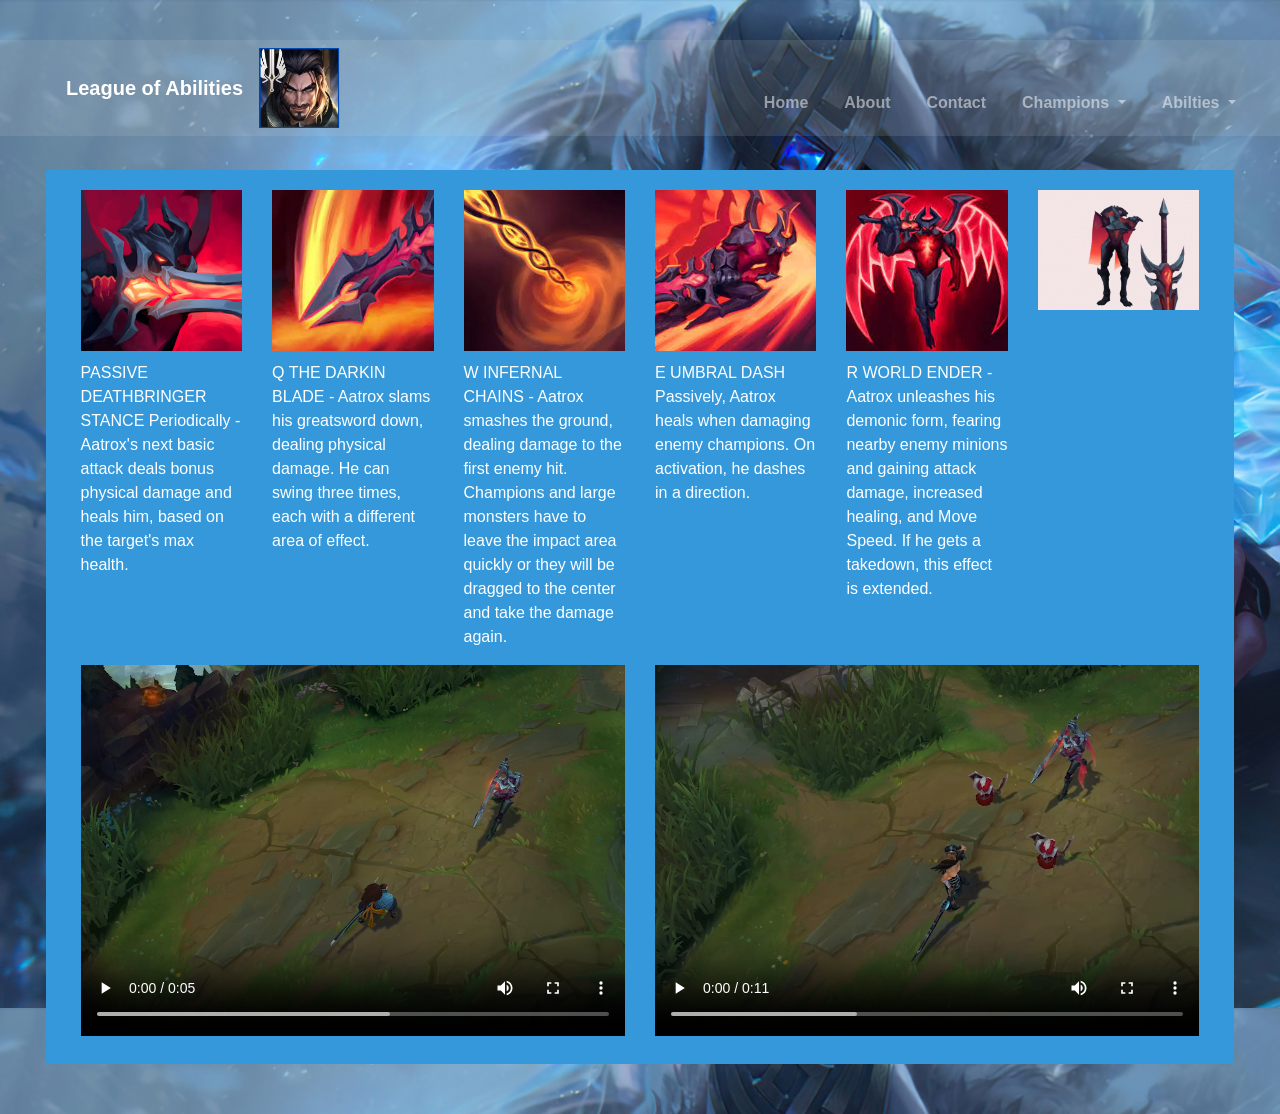
==== aatroxability.html @ 01a6037b "Add files via upload" ====
<!DOCTYPE html>
<html lang="en">
<head>
    <meta charset="UTF-8">
    <meta name="viewport" content="width=device-width, initial-scale=1.0">
    <link rel="stylesheet" href="https://maxcdn.bootstrapcdn.com/bootstrap/4.0.0/css/bootstrap.min.css" integrity="sha384-Gn5384xqQ1aoWXA+058RXPxPg6fy4IWvTNh0E263XmFcJlSAwiGgFAW/dAiS6JXm" crossorigin="anonymous">
    <script src="https://cdnjs.cloudflare.com/ajax/libs/popper.js/1.12.9/umd/popper.min.js" integrity="sha384-ApNbgh9B+Y1QKtv3Rn7W3mgPxhU9K/ScQsAP7hUibX39j7fakFPskvXusvfa0b4Q" crossorigin="anonymous"></script>
    <script src="https://cdn.jsdelivr.net/npm/bootstrap@5.2.2/dist/js/bootstrap.bundle.min.js"></script>
    <link rel="stylesheet" href="styles.css">


    <title>League of Abilities</title>
</head>
<style> /* Optional: Add custom styles for the blue container */
    .blue-container {
        background-color: #3498db;
        padding: 20px;
        color: #fff;
    }

    /* Optional: Add custom styles for the images */
    .blue-container img {
        width: 100%;
        height: auto;
        margin-bottom: 10px; /* Optional: Add some space between images */
    }</style>

<body>
    <nav class="navbar navbar-expand-lg navbar-dark fixed-top" style="background-color: #d3d3d321;">
        <a class="navbar-brand" href="index.html">League of Abilities</a>
        <img src="Screenshot 2023-12-01 133818.png" alt="" height="80">
        <button class="navbar-toggler" type="button" data-toggle="collapse" data-target="#navbarNav" aria-controls="navbarNav" aria-expanded="false" aria-label="Toggle navigation">
            <span class="navbar-toggler-icon"></span>
        </button>
        <div class="collapse navbar-collapse" id="navbarNav">
            <ul class="navbar-nav ml-auto">
                <li class="nav-item">
                    <a class="nav-link" href="index.html">Home</a>
                </li>
                <li class="nav-item">
                    <a class="nav-link" href="overzicht.html">About</a>
                </li>
                <li class="nav-item">
                    <a class="nav-link" href="contact.html">Contact</a>
                </li>
                <li class="nav-item dropdown">
                    <a class="nav-link dropdown-toggle" href="#" id="championsDropdown" role="button" data-bs-toggle="dropdown" aria-expanded="false">
                        Champions
                    </a>
                    <ul class="dropdown-menu" aria-labelledby="championsDropdown">
                        <li><a class="dropdown-item" href="aatroxlore.html">Aatrox</a></li>
                        <li></li><a class="dropdown-item" href="yonelore.html">Yone</a></li>
                        <li><a class="dropdown-item" href="samiralore.html">Samira</a></li>
                    </ul>
                    <li class="nav-item dropdown">
                        <a class="nav-link dropdown-toggle" href="#" id="championsDropdown" role="button" data-bs-toggle="dropdown" aria-expanded="false">
                            Abilties
                        </a>
                        <ul class="dropdown-menu" aria-labelledby="championsDropdown">
                            <li><a class="dropdown-item" href="aatroxability.html">Aatrox</a></li>
                            <li></li><a class="dropdown-item" href="yoneability.html">Yone</a></li>
                            <li><a class="dropdown-item" href="samiraability.html">Samira</a></li>
                        </ul>
                </li>
            </ul>
        </div>
    </nav>
    <section class="blue-container">
        <div class="container-fluid">
            <!-- First row -->
            <div class="row">
                <div class="col-sm-2">
                    <!-- Box 1 -->
                    <img src="icon-p.jpg" alt="">
                    <p>
                        PASSIVE
                        DEATHBRINGER STANCE
                        Periodically - 
                        Aatrox's next basic attack deals bonus physical damage and heals him, based on the target's max health.</p>
                </div>
                <div class="col-sm-2">
                    <!-- Box 2 -->
                    <img src="aatroxQ.jpg" alt="">
                    <p>Q
                        THE DARKIN BLADE -
                        Aatrox slams his greatsword down, dealing physical damage. He can swing three times, each with a different area of effect.</p>
                </div>
                <div class="col-sm-2">
                    <!-- Box 3 -->
                    <img src="images.jpg" alt="">
                    <p>W
                        INFERNAL CHAINS -
                        Aatrox smashes the ground, dealing damage to the first enemy hit. Champions and large monsters have to leave the impact area quickly or they will be dragged to the center and take the damage again.</p>
                </div>
                <div class="col-sm-2">
                    <!-- Box 4 -->
                    <img src="aatrox3.jpg" alt="">
                    <p>E
                        UMBRAL DASH
                        Passively, Aatrox heals when damaging enemy champions. On activation, he dashes in a direction.</p>
                </div>
                <div class="col-sm-2">
                    <!-- Box 5 -->
                    <img src="aatroxR.jpg" alt="">
                    <p>R
                        WORLD ENDER -
                        Aatrox unleashes his demonic form, fearing nearby enemy minions and gaining attack damage, increased healing, and Move Speed. If he gets a takedown, this effect is extended.</p>
                </div>
                <div class="col-sm-2">
                    <!-- Box 6 -->
                    <img src="ingamaatrox.gif" width="88" alt="">
                    <p></p>
                </div>
            </div>

            <div class="row">
                <div class="col-sm-6">
                    <video width="100%" height="auto" controls>
                        <source src="aatrox vid q.webm" type="video/mp4">
                        Your browser does not support the video tag.
                    </video>
                </div>
        
                <div class="col-sm-6">
                    <video width="100%" height="auto" controls>
                        <source src="Aatrox R vid.webm" type="video/mp4">
                        Your browser does not support the video tag.
                    </video>
                </div>
            </div>
        </div>
    </section>
</body>
---- styles.css ----
body {
    margin: 0;
    padding: 0;
    background-image: url('frelsylas.jpg');
    background-size: 140%;
    min-height: 100vh;
    display: flex;
    flex-direction: column;
}

.blue-container {
    background-color: #2963a1; 
    margin-top: 170px; 
    margin-bottom: 50px; 
    margin-left: calc(2vw + 20px); 
    margin-right: calc(2vw + 20px); 
    padding: 20
}




.carousel {
    background-color: #007BFF;
    margin: auto;
    width: 90%;
    height: 100%; 
}

.carousel-indicators li {
    background-color: #5CE1E6;
}

.carousel-control-prev, .carousel-control-next {
    background-color: #5CE1E6;
    color: #fff;
}
.navbar-custom {
    background-color: #887a7b;
}

.navbar {
    background-color: transparent;
    margin-top: 40px; 
}

.navbar-brand {
    color: rgb(243, 235, 235);
    font-weight: bold;
    margin-left: 50px; 
}

.navbar-nav {
    margin-top: 30px; 
    text-align: center; 
}

.navbar-nav .nav-link {
    color: rgb(255, 252, 252); 
    font-weight: bold;
    margin-right: 20px; 
}
.h3 {
    color: white;
    font-weight: bold;
}
.img {
    display: block;
    margin-left: auto;
    margin-right: auto;
}

.custom-paragraph {
    color: #ffffff; 
    font-weight: bold; 
    text-align: center; 
}
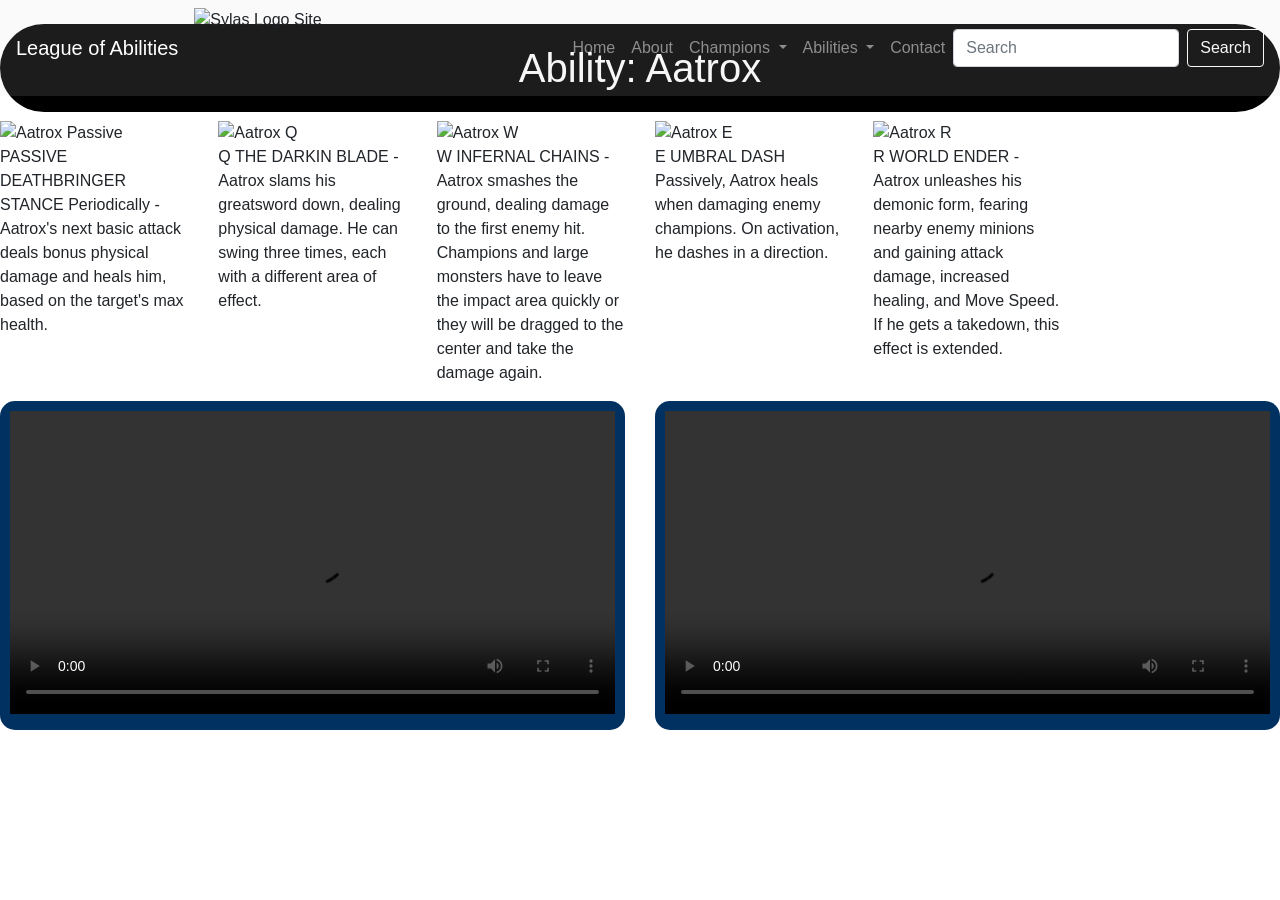
==== commit 27872c9c: "22/12/2023" ====
--- a/aatroxability.html
+++ b/aatroxability.html
@@ -6,128 +6,114 @@
     <link rel="stylesheet" href="https://maxcdn.bootstrapcdn.com/bootstrap/4.0.0/css/bootstrap.min.css" integrity="sha384-Gn5384xqQ1aoWXA+058RXPxPg6fy4IWvTNh0E263XmFcJlSAwiGgFAW/dAiS6JXm" crossorigin="anonymous">
     <script src="https://cdnjs.cloudflare.com/ajax/libs/popper.js/1.12.9/umd/popper.min.js" integrity="sha384-ApNbgh9B+Y1QKtv3Rn7W3mgPxhU9K/ScQsAP7hUibX39j7fakFPskvXusvfa0b4Q" crossorigin="anonymous"></script>
     <script src="https://cdn.jsdelivr.net/npm/bootstrap@5.2.2/dist/js/bootstrap.bundle.min.js"></script>
-    <link rel="stylesheet" href="styles.css">
-
-
+    <link rel="stylesheet" href="css\styles.css">
+    <link rel="stylesheet" href="css\styles for abilties.css" >
     <title>League of Abilities</title>
 </head>
-<style> /* Optional: Add custom styles for the blue container */
-    .blue-container {
-        background-color: #3498db;
-        padding: 20px;
-        color: #fff;
-    }
-
-    /* Optional: Add custom styles for the images */
-    .blue-container img {
-        width: 100%;
-        height: auto;
-        margin-bottom: 10px; /* Optional: Add some space between images */
-    }</style>
-
 <body>
-    <nav class="navbar navbar-expand-lg navbar-dark fixed-top" style="background-color: #d3d3d321;">
-        <a class="navbar-brand" href="index.html">League of Abilities</a>
-        <img src="Screenshot 2023-12-01 133818.png" alt="" height="80">
-        <button class="navbar-toggler" type="button" data-toggle="collapse" data-target="#navbarNav" aria-controls="navbarNav" aria-expanded="false" aria-label="Toggle navigation">
-            <span class="navbar-toggler-icon"></span>
-        </button>
-        <div class="collapse navbar-collapse" id="navbarNav">
-            <ul class="navbar-nav ml-auto">
-                <li class="nav-item">
-                    <a class="nav-link" href="index.html">Home</a>
-                </li>
-                <li class="nav-item">
-                    <a class="nav-link" href="overzicht.html">About</a>
-                </li>
-                <li class="nav-item">
-                    <a class="nav-link" href="contact.html">Contact</a>
-                </li>
-                <li class="nav-item dropdown">
-                    <a class="nav-link dropdown-toggle" href="#" id="championsDropdown" role="button" data-bs-toggle="dropdown" aria-expanded="false">
-                        Champions
-                    </a>
-                    <ul class="dropdown-menu" aria-labelledby="championsDropdown">
-                        <li><a class="dropdown-item" href="aatroxlore.html">Aatrox</a></li>
-                        <li></li><a class="dropdown-item" href="yonelore.html">Yone</a></li>
-                        <li><a class="dropdown-item" href="samiralore.html">Samira</a></li>
-                    </ul>
+    <navbarsection>
+        <nav class="navbar navbar-expand-lg navbar-dark fixed-top" style="background-color: #d3d3d321;">
+            <a class="navbar-brand" href="index.html">League of Abilities</a>
+            <img src="images\sylaslogobetter.png" alt="Sylas Logo Site" height="80">
+            <button class="navbar-toggler" type="button" data-toggle="collapse" data-target="#navbarNav" aria-controls="navbarNav" aria-expanded="false" aria-label="Toggle navigation">
+                <span class="navbar-toggler-icon"></span>
+            </button>
+            <div class="collapse navbar-collapse" id="navbarNav">
+                <ul class="navbar-nav ml-auto">
+                    <li class="nav-item">
+                        <a class="nav-link" href="index.html">Home</a>
+                    </li>
+                    <li class="nav-item">
+                        <a class="nav-link" href="overzicht.html">About</a>
+                    </li>
                     <li class="nav-item dropdown">
                         <a class="nav-link dropdown-toggle" href="#" id="championsDropdown" role="button" data-bs-toggle="dropdown" aria-expanded="false">
-                            Abilties
+                            Champions
                         </a>
                         <ul class="dropdown-menu" aria-labelledby="championsDropdown">
+                            <li><a class="dropdown-item" href="aatroxlore.html">Aatrox</a></li>
+                            <li><a class="dropdown-item" href="yonelore.html">Yone</a></li>
+                            <li><a class="dropdown-item" href="samiralore.html">Samira</a></li>
+                        </ul>
+                    </li>
+                    <li class="nav-item dropdown">
+                        <a class="nav-link dropdown-toggle" href="#" id="abilitiesDropdown" role="button" data-bs-toggle="dropdown" aria-expanded="false">
+                            Abilities
+                        </a>
+                        <ul class="dropdown-menu" aria-labelledby="abilitiesDropdown">
                             <li><a class="dropdown-item" href="aatroxability.html">Aatrox</a></li>
-                            <li></li><a class="dropdown-item" href="yoneability.html">Yone</a></li>
+                            <li><a class="dropdown-item" href="yoneability.html">Yone</a></li>
                             <li><a class="dropdown-item" href="samiraability.html">Samira</a></li>
                         </ul>
-                </li>
-            </ul>
-        </div>
-    </nav>
+                    </li>
+                    <li class="nav-item">
+                        <a class="nav-link" href="contact.html">Contact</a>
+                    </li>
+                </ul>              
+                <form class="form-inline my-2 my-lg-0">
+                    <input class="form-control mr-sm-2" type="search" placeholder="Search" aria-label="Search">
+                    <button class="btn btn-outline-light my-2 my-sm-0" type="submit">Search</button>
+                </form>
+            </div>
+        </nav>
+    </navbarsection>
     <section class="blue-container">
-        <div class="container-fluid">
-            <!-- First row -->
-            <div class="row">
-                <div class="col-sm-2">
-                    <!-- Box 1 -->
-                    <img src="icon-p.jpg" alt="">
+        <abilitysection class="container-fluid">
+            <h1 style="text-align: center; color: rgb(252, 251, 251); background-color: #000000; padding: 20px; border-radius: 50px;">Ability: Aatrox</h1>
+            <abilitysection class="row">
+                <section class="col-sm-2">
+                    
+                    <img src="images\icon-p.jpg" alt="Aatrox Passive">
                     <p>
                         PASSIVE
                         DEATHBRINGER STANCE
                         Periodically - 
                         Aatrox's next basic attack deals bonus physical damage and heals him, based on the target's max health.</p>
-                </div>
-                <div class="col-sm-2">
-                    <!-- Box 2 -->
-                    <img src="aatroxQ.jpg" alt="">
+                </section>
+                <section class="col-sm-2">
+                    <img src="images\aatroxQ.jpg" alt="Aatrox Q">
                     <p>Q
                         THE DARKIN BLADE -
                         Aatrox slams his greatsword down, dealing physical damage. He can swing three times, each with a different area of effect.</p>
-                </div>
-                <div class="col-sm-2">
-                    <!-- Box 3 -->
-                    <img src="images.jpg" alt="">
+                </section>
+                <section class="col-sm-2">
+                    <img src="images\images.jpg" alt="Aatrox W">
                     <p>W
                         INFERNAL CHAINS -
                         Aatrox smashes the ground, dealing damage to the first enemy hit. Champions and large monsters have to leave the impact area quickly or they will be dragged to the center and take the damage again.</p>
-                </div>
-                <div class="col-sm-2">
-                    <!-- Box 4 -->
-                    <img src="aatrox3.jpg" alt="">
+                </section>
+                <section class="col-sm-2">
+                    <img src="images\aatrox3.jpg" alt="Aatrox E">
                     <p>E
                         UMBRAL DASH
                         Passively, Aatrox heals when damaging enemy champions. On activation, he dashes in a direction.</p>
-                </div>
-                <div class="col-sm-2">
-                    <!-- Box 5 -->
-                    <img src="aatroxR.jpg" alt="">
+                </section>
+                <section class="col-sm-2">
+                    <img src="images\aatroxR.jpg" alt="Aatrox R">
                     <p>R
                         WORLD ENDER -
                         Aatrox unleashes his demonic form, fearing nearby enemy minions and gaining attack damage, increased healing, and Move Speed. If he gets a takedown, this effect is extended.</p>
-                </div>
-                <div class="col-sm-2">
-                    <!-- Box 6 -->
-                    <img src="ingamaatrox.gif" width="88" alt="">
-                    <p></p>
-                </div>
-            </div>
+                </section>
+            </abilitysection>
 
-            <div class="row">
-                <div class="col-sm-6">
-                    <video width="100%" height="auto" controls>
-                        <source src="aatrox vid q.webm" type="video/mp4">
-                        Your browser does not support the video tag.
-                    </video>
-                </div>
-        
-                <div class="col-sm-6">
-                    <video width="100%" height="auto" controls>
-                        <source src="Aatrox R vid.webm" type="video/mp4">
-                        Your browser does not support the video tag.
-                    </video>
-                </div>
-            </div>
-        </div>
+            <abilityvidsection class="row">
+                <vidsection class="col-sm-6">
+                    <div class="video-container" style="background-color: #013161; border-radius: 15px; padding: 10px;">
+                        <video width="100%" height="auto" controls>
+                            <source src="videos\aatrox vid q.webm" alt="aatrox Q ability" type="video/mp4">
+                            Your browser does not support the video tag.
+                        </video>
+                    </div>
+                </vidsection>
+                
+                <vidsection class="col-sm-6">
+                    <div class="video-container" style="background-color: #013161; border-radius: 15px; padding: 10px;">
+                        <video width="100%" height="auto" controls>
+                            <source src="videos\Aatrox R vid.webm" alt="aatrox R ability" type="video/mp4">
+                            Your browser does not support the video tag.
+                        </video>
+                    </div>
+                </vidsection>
+            </abilityvidsection>           
     </section>
-</body>+</body>
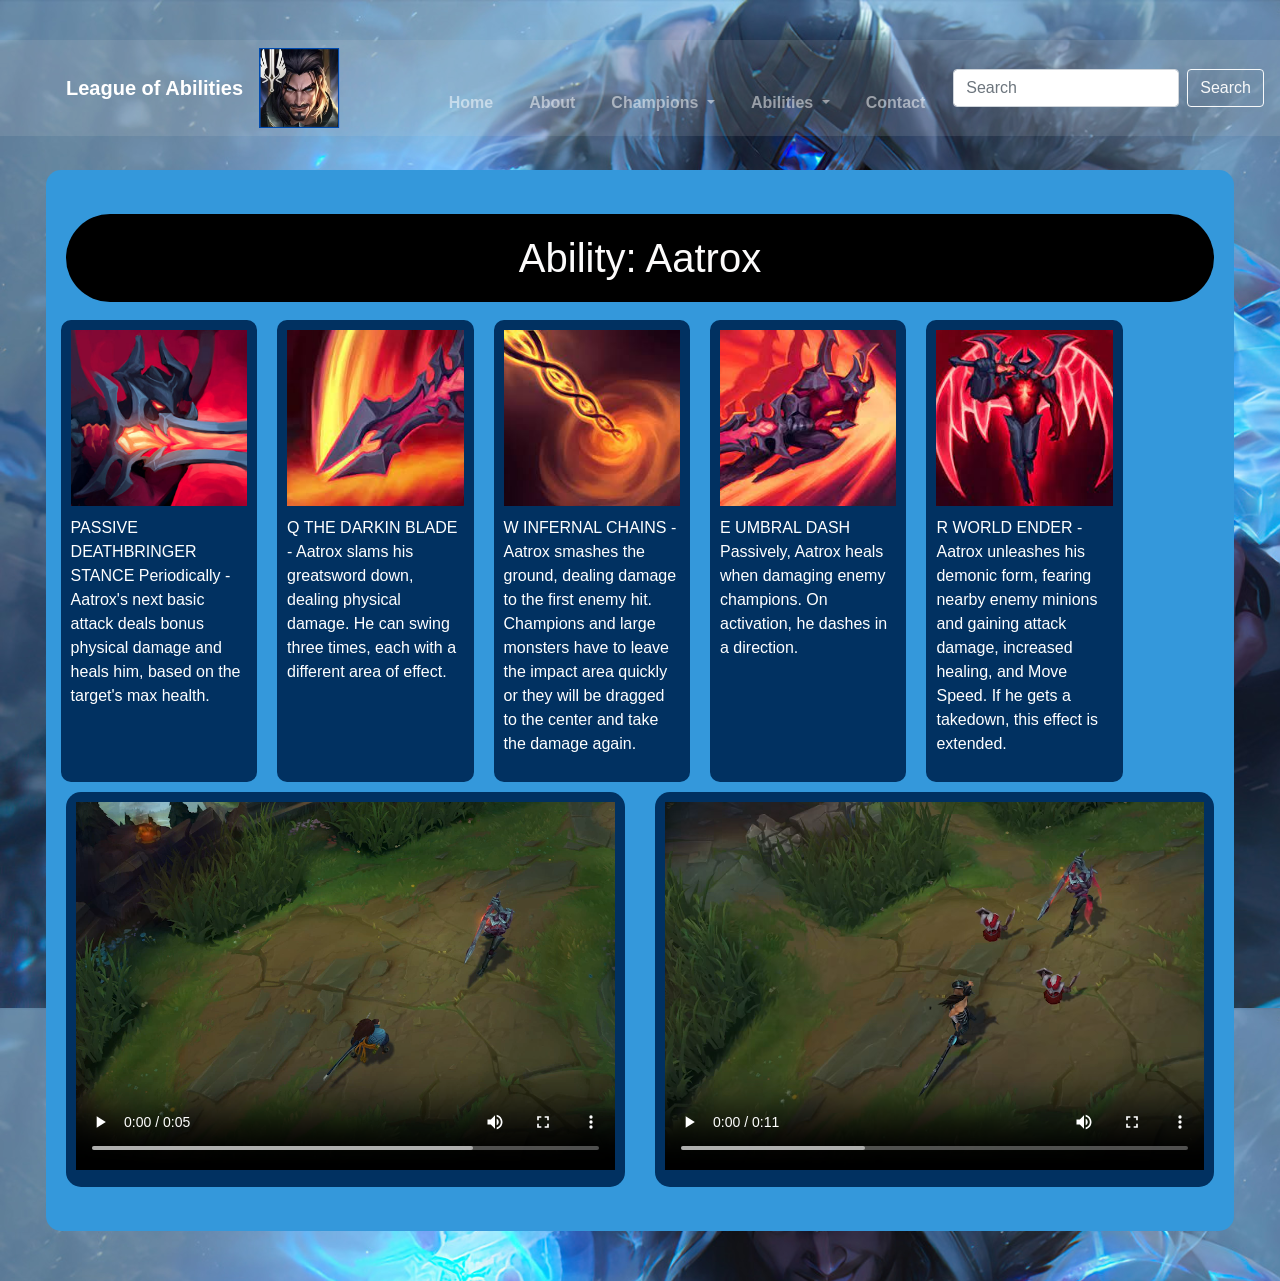
==== commit d64321f3: "Folder Juist Gezet" ====
--- a/aatroxability.html
+++ b/aatroxability.html
@@ -1,119 +1,119 @@
-<!DOCTYPE html>
-<html lang="en">
-<head>
-    <meta charset="UTF-8">
-    <meta name="viewport" content="width=device-width, initial-scale=1.0">
-    <link rel="stylesheet" href="https://maxcdn.bootstrapcdn.com/bootstrap/4.0.0/css/bootstrap.min.css" integrity="sha384-Gn5384xqQ1aoWXA+058RXPxPg6fy4IWvTNh0E263XmFcJlSAwiGgFAW/dAiS6JXm" crossorigin="anonymous">
-    <script src="https://cdnjs.cloudflare.com/ajax/libs/popper.js/1.12.9/umd/popper.min.js" integrity="sha384-ApNbgh9B+Y1QKtv3Rn7W3mgPxhU9K/ScQsAP7hUibX39j7fakFPskvXusvfa0b4Q" crossorigin="anonymous"></script>
-    <script src="https://cdn.jsdelivr.net/npm/bootstrap@5.2.2/dist/js/bootstrap.bundle.min.js"></script>
-    <link rel="stylesheet" href="css\styles.css">
-    <link rel="stylesheet" href="css\styles for abilties.css" >
-    <title>League of Abilities</title>
-</head>
-<body>
-    <navbarsection>
-        <nav class="navbar navbar-expand-lg navbar-dark fixed-top" style="background-color: #d3d3d321;">
-            <a class="navbar-brand" href="index.html">League of Abilities</a>
-            <img src="images\sylaslogobetter.png" alt="Sylas Logo Site" height="80">
-            <button class="navbar-toggler" type="button" data-toggle="collapse" data-target="#navbarNav" aria-controls="navbarNav" aria-expanded="false" aria-label="Toggle navigation">
-                <span class="navbar-toggler-icon"></span>
-            </button>
-            <div class="collapse navbar-collapse" id="navbarNav">
-                <ul class="navbar-nav ml-auto">
-                    <li class="nav-item">
-                        <a class="nav-link" href="index.html">Home</a>
-                    </li>
-                    <li class="nav-item">
-                        <a class="nav-link" href="overzicht.html">About</a>
-                    </li>
-                    <li class="nav-item dropdown">
-                        <a class="nav-link dropdown-toggle" href="#" id="championsDropdown" role="button" data-bs-toggle="dropdown" aria-expanded="false">
-                            Champions
-                        </a>
-                        <ul class="dropdown-menu" aria-labelledby="championsDropdown">
-                            <li><a class="dropdown-item" href="aatroxlore.html">Aatrox</a></li>
-                            <li><a class="dropdown-item" href="yonelore.html">Yone</a></li>
-                            <li><a class="dropdown-item" href="samiralore.html">Samira</a></li>
-                        </ul>
-                    </li>
-                    <li class="nav-item dropdown">
-                        <a class="nav-link dropdown-toggle" href="#" id="abilitiesDropdown" role="button" data-bs-toggle="dropdown" aria-expanded="false">
-                            Abilities
-                        </a>
-                        <ul class="dropdown-menu" aria-labelledby="abilitiesDropdown">
-                            <li><a class="dropdown-item" href="aatroxability.html">Aatrox</a></li>
-                            <li><a class="dropdown-item" href="yoneability.html">Yone</a></li>
-                            <li><a class="dropdown-item" href="samiraability.html">Samira</a></li>
-                        </ul>
-                    </li>
-                    <li class="nav-item">
-                        <a class="nav-link" href="contact.html">Contact</a>
-                    </li>
-                </ul>              
-                <form class="form-inline my-2 my-lg-0">
-                    <input class="form-control mr-sm-2" type="search" placeholder="Search" aria-label="Search">
-                    <button class="btn btn-outline-light my-2 my-sm-0" type="submit">Search</button>
-                </form>
-            </div>
-        </nav>
-    </navbarsection>
-    <section class="blue-container">
-        <abilitysection class="container-fluid">
-            <h1 style="text-align: center; color: rgb(252, 251, 251); background-color: #000000; padding: 20px; border-radius: 50px;">Ability: Aatrox</h1>
-            <abilitysection class="row">
-                <section class="col-sm-2">
-                    
-                    <img src="images\icon-p.jpg" alt="Aatrox Passive">
-                    <p>
-                        PASSIVE
-                        DEATHBRINGER STANCE
-                        Periodically - 
-                        Aatrox's next basic attack deals bonus physical damage and heals him, based on the target's max health.</p>
-                </section>
-                <section class="col-sm-2">
-                    <img src="images\aatroxQ.jpg" alt="Aatrox Q">
-                    <p>Q
-                        THE DARKIN BLADE -
-                        Aatrox slams his greatsword down, dealing physical damage. He can swing three times, each with a different area of effect.</p>
-                </section>
-                <section class="col-sm-2">
-                    <img src="images\images.jpg" alt="Aatrox W">
-                    <p>W
-                        INFERNAL CHAINS -
-                        Aatrox smashes the ground, dealing damage to the first enemy hit. Champions and large monsters have to leave the impact area quickly or they will be dragged to the center and take the damage again.</p>
-                </section>
-                <section class="col-sm-2">
-                    <img src="images\aatrox3.jpg" alt="Aatrox E">
-                    <p>E
-                        UMBRAL DASH
-                        Passively, Aatrox heals when damaging enemy champions. On activation, he dashes in a direction.</p>
-                </section>
-                <section class="col-sm-2">
-                    <img src="images\aatroxR.jpg" alt="Aatrox R">
-                    <p>R
-                        WORLD ENDER -
-                        Aatrox unleashes his demonic form, fearing nearby enemy minions and gaining attack damage, increased healing, and Move Speed. If he gets a takedown, this effect is extended.</p>
-                </section>
-            </abilitysection>
-
-            <abilityvidsection class="row">
-                <vidsection class="col-sm-6">
-                    <div class="video-container" style="background-color: #013161; border-radius: 15px; padding: 10px;">
-                        <video width="100%" height="auto" controls>
-                            <source src="videos\aatrox vid q.webm" alt="aatrox Q ability" type="video/mp4">
-                            Your browser does not support the video tag.
-                        </video>
-                    </div>
-                </vidsection>
-                
-                <vidsection class="col-sm-6">
-                    <div class="video-container" style="background-color: #013161; border-radius: 15px; padding: 10px;">
-                        <video width="100%" height="auto" controls>
-                            <source src="videos\Aatrox R vid.webm" alt="aatrox R ability" type="video/mp4">
-                            Your browser does not support the video tag.
-                        </video>
-                    </div>
-                </vidsection>
-            </abilityvidsection>           
-    </section>
-</body>
+<!DOCTYPE html>
+<html lang="en">
+<head>
+    <meta charset="UTF-8">
+    <meta name="viewport" content="width=device-width, initial-scale=1.0">
+    <link rel="stylesheet" href="https://maxcdn.bootstrapcdn.com/bootstrap/4.0.0/css/bootstrap.min.css" integrity="sha384-Gn5384xqQ1aoWXA+058RXPxPg6fy4IWvTNh0E263XmFcJlSAwiGgFAW/dAiS6JXm" crossorigin="anonymous">
+    <script src="https://cdnjs.cloudflare.com/ajax/libs/popper.js/1.12.9/umd/popper.min.js" integrity="sha384-ApNbgh9B+Y1QKtv3Rn7W3mgPxhU9K/ScQsAP7hUibX39j7fakFPskvXusvfa0b4Q" crossorigin="anonymous"></script>
+    <script src="https://cdn.jsdelivr.net/npm/bootstrap@5.2.2/dist/js/bootstrap.bundle.min.js"></script>
+    <link rel="stylesheet" href="css\styles.css">
+    <link rel="stylesheet" href="css\styles for abilties.css" >
+    <title>League of Abilities</title>
+</head>
+<body>
+    <navbarsection>
+        <nav class="navbar navbar-expand-lg navbar-dark fixed-top" style="background-color: #d3d3d321;">
+            <a class="navbar-brand" href="index.html">League of Abilities</a>
+            <img src="images\sylaslogobetter.png" alt="Sylas Logo Site" height="80">
+            <button class="navbar-toggler" type="button" data-toggle="collapse" data-target="#navbarNav" aria-controls="navbarNav" aria-expanded="false" aria-label="Toggle navigation">
+                <span class="navbar-toggler-icon"></span>
+            </button>
+            <div class="collapse navbar-collapse" id="navbarNav">
+                <ul class="navbar-nav ml-auto">
+                    <li class="nav-item">
+                        <a class="nav-link" href="index.html">Home</a>
+                    </li>
+                    <li class="nav-item">
+                        <a class="nav-link" href="overzicht.html">About</a>
+                    </li>
+                    <li class="nav-item dropdown">
+                        <a class="nav-link dropdown-toggle" href="#" id="championsDropdown" role="button" data-bs-toggle="dropdown" aria-expanded="false">
+                            Champions
+                        </a>
+                        <ul class="dropdown-menu" aria-labelledby="championsDropdown">
+                            <li><a class="dropdown-item" href="aatroxlore.html">Aatrox</a></li>
+                            <li><a class="dropdown-item" href="yonelore.html">Yone</a></li>
+                            <li><a class="dropdown-item" href="samiralore.html">Samira</a></li>
+                        </ul>
+                    </li>
+                    <li class="nav-item dropdown">
+                        <a class="nav-link dropdown-toggle" href="#" id="abilitiesDropdown" role="button" data-bs-toggle="dropdown" aria-expanded="false">
+                            Abilities
+                        </a>
+                        <ul class="dropdown-menu" aria-labelledby="abilitiesDropdown">
+                            <li><a class="dropdown-item" href="aatroxability.html">Aatrox</a></li>
+                            <li><a class="dropdown-item" href="yoneability.html">Yone</a></li>
+                            <li><a class="dropdown-item" href="samiraability.html">Samira</a></li>
+                        </ul>
+                    </li>
+                    <li class="nav-item">
+                        <a class="nav-link" href="contact.html">Contact</a>
+                    </li>
+                </ul>              
+                <form class="form-inline my-2 my-lg-0">
+                    <input class="form-control mr-sm-2" type="search" placeholder="Search" aria-label="Search">
+                    <button class="btn btn-outline-light my-2 my-sm-0" type="submit">Search</button>
+                </form>
+            </div>
+        </nav>
+    </navbarsection>
+    <section class="blue-container">
+        <abilitysection class="container-fluid">
+            <h1 style="text-align: center; color: rgb(252, 251, 251); background-color: #000000; padding: 20px; border-radius: 50px;">Ability: Aatrox</h1>
+            <abilitysection class="row">
+                <section class="col-sm-2">
+                    
+                    <img src="images\icon-p.jpg" alt="Aatrox Passive">
+                    <p>
+                        PASSIVE
+                        DEATHBRINGER STANCE
+                        Periodically - 
+                        Aatrox's next basic attack deals bonus physical damage and heals him, based on the target's max health.</p>
+                </section>
+                <section class="col-sm-2">
+                    <img src="images\aatroxQ.jpg" alt="Aatrox Q">
+                    <p>Q
+                        THE DARKIN BLADE -
+                        Aatrox slams his greatsword down, dealing physical damage. He can swing three times, each with a different area of effect.</p>
+                </section>
+                <section class="col-sm-2">
+                    <img src="images\images.jpg" alt="Aatrox W">
+                    <p>W
+                        INFERNAL CHAINS -
+                        Aatrox smashes the ground, dealing damage to the first enemy hit. Champions and large monsters have to leave the impact area quickly or they will be dragged to the center and take the damage again.</p>
+                </section>
+                <section class="col-sm-2">
+                    <img src="images\aatrox3.jpg" alt="Aatrox E">
+                    <p>E
+                        UMBRAL DASH
+                        Passively, Aatrox heals when damaging enemy champions. On activation, he dashes in a direction.</p>
+                </section>
+                <section class="col-sm-2">
+                    <img src="images\aatroxR.jpg" alt="Aatrox R">
+                    <p>R
+                        WORLD ENDER -
+                        Aatrox unleashes his demonic form, fearing nearby enemy minions and gaining attack damage, increased healing, and Move Speed. If he gets a takedown, this effect is extended.</p>
+                </section>
+            </abilitysection>
+
+            <abilityvidsection class="row">
+                <vidsection class="col-sm-6">
+                    <div class="video-container" style="background-color: #013161; border-radius: 15px; padding: 10px;">
+                        <video width="100%" height="auto" controls>
+                            <source src="videos\aatrox vid q.webm" alt="aatrox Q ability" type="video/mp4">
+                            Your browser does not support the video tag.
+                        </video>
+                    </div>
+                </vidsection>
+                
+                <vidsection class="col-sm-6">
+                    <div class="video-container" style="background-color: #013161; border-radius: 15px; padding: 10px;">
+                        <video width="100%" height="auto" controls>
+                            <source src="videos\Aatrox R vid.webm" alt="aatrox R ability" type="video/mp4">
+                            Your browser does not support the video tag.
+                        </video>
+                    </div>
+                </vidsection>
+            </abilityvidsection>           
+    </section>
+</body>
